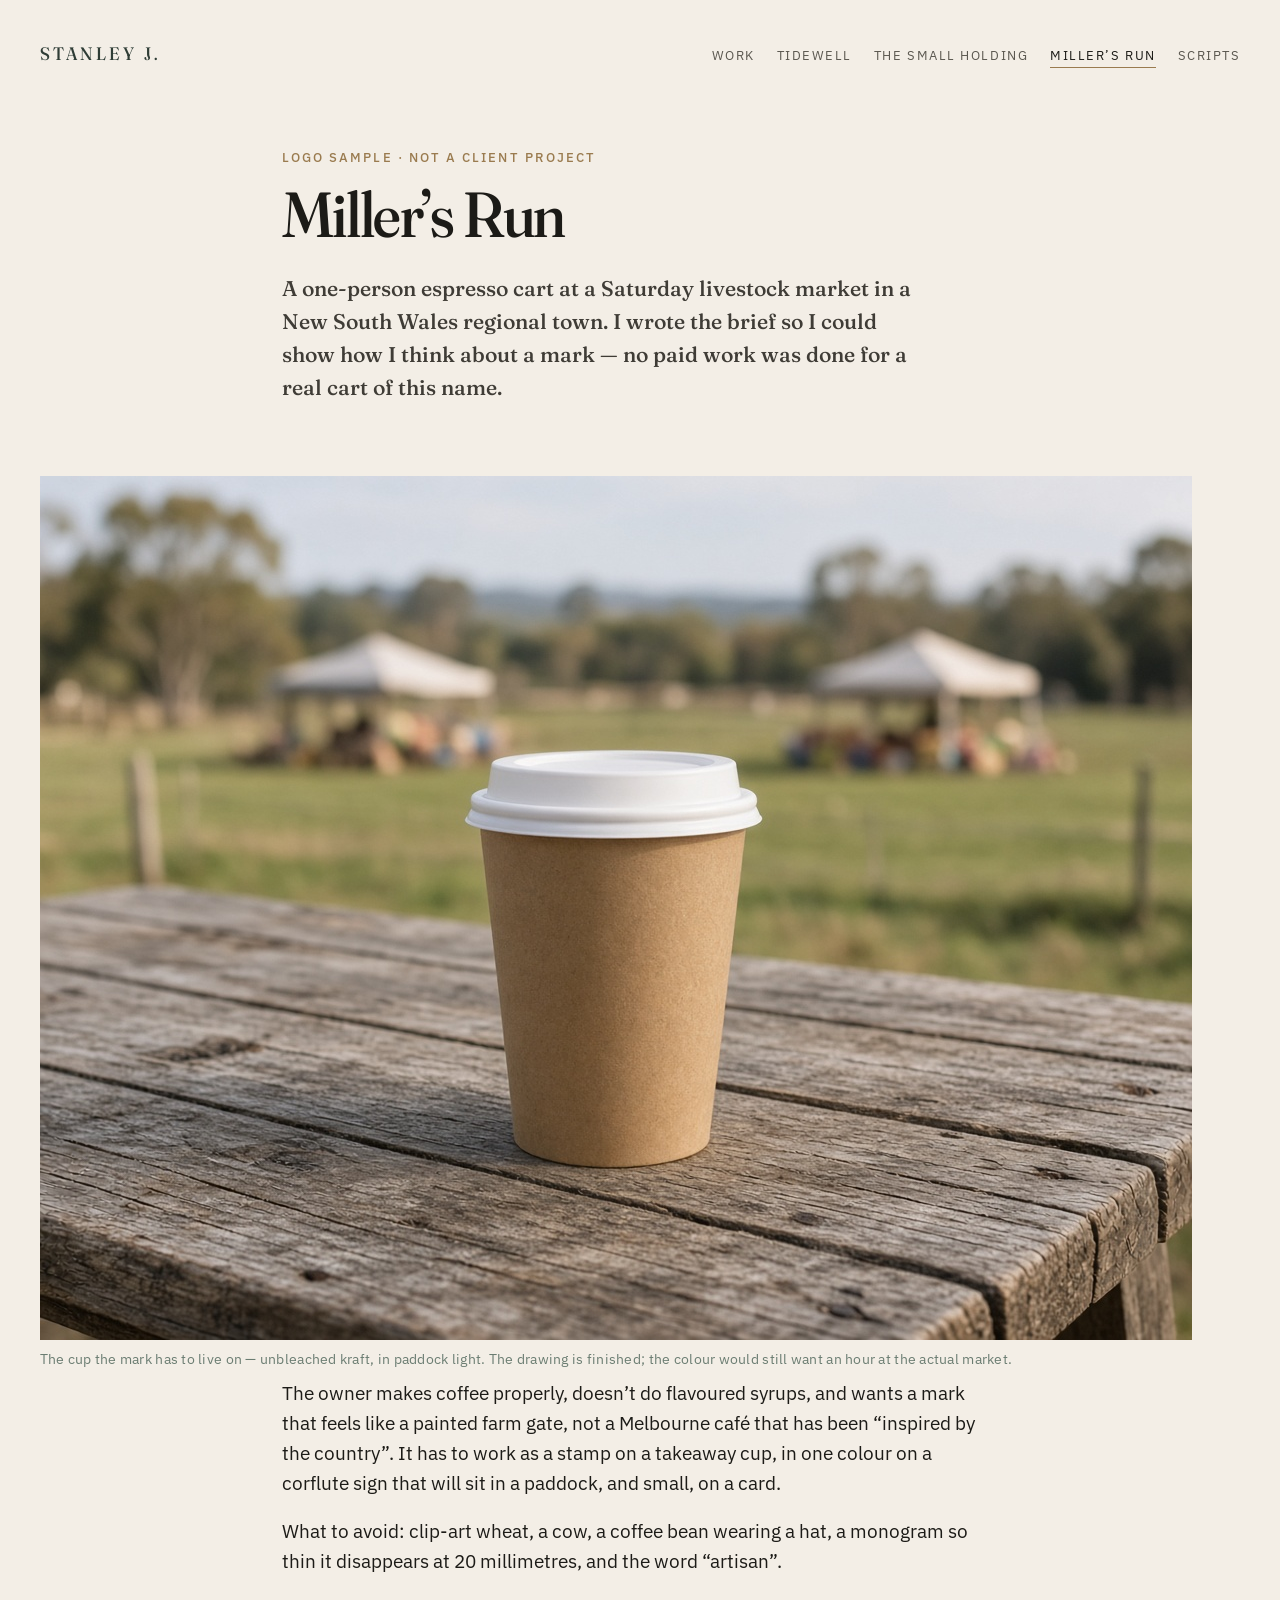
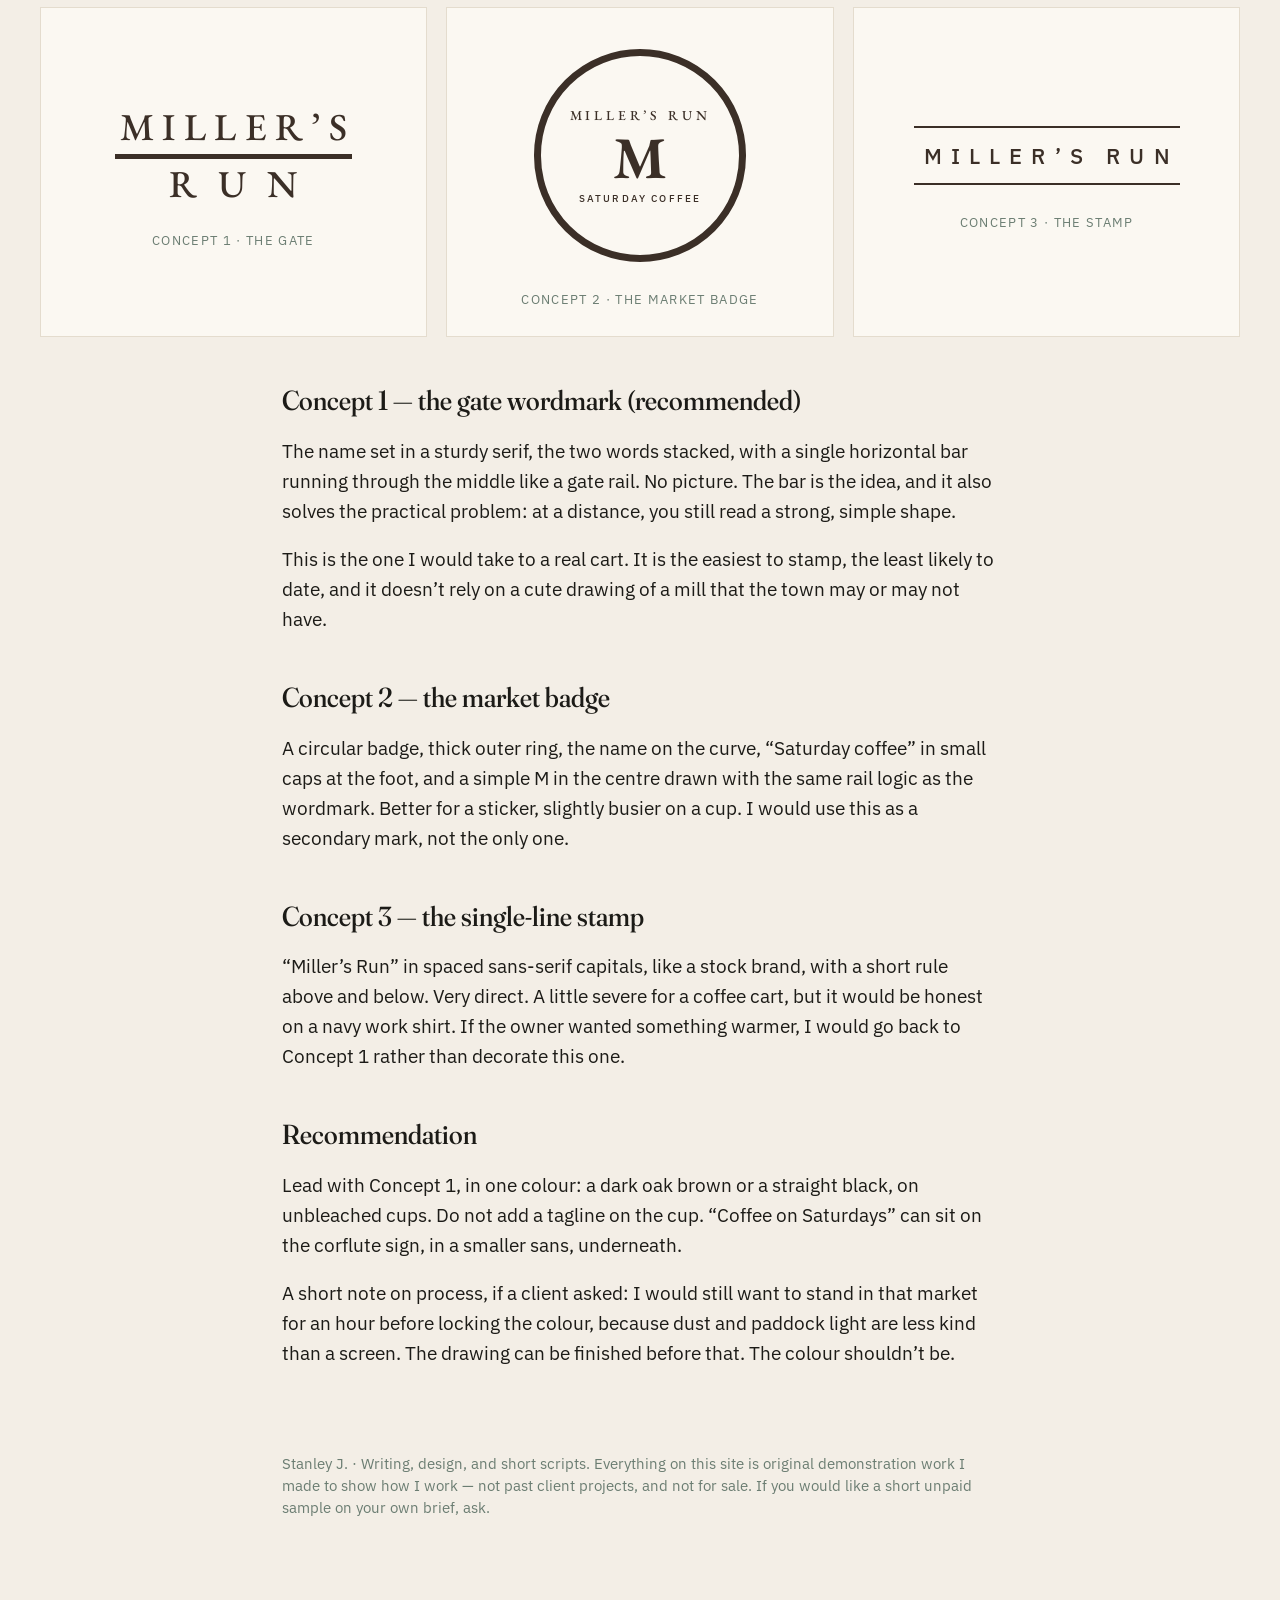
==== millers-run.html @ eaae2a47 "Add original writing and design samples for Stanley J. Demonstration work only — not client projects" ====
<!doctype html>
<html lang="en">
<head>
<meta charset="utf-8">
<meta name="viewport" content="width=device-width, initial-scale=1">
<title>Miller’s Run — logo sample by Stanley J.</title>
<meta name="description" content="Original writing and design samples by Stanley J. Demonstration work, not client projects.">
<link rel="stylesheet" href="styles.css">
</head>
<body>
<div class="wide">
  <div class="top">
    <a class="sj" href="index.html">Stanley J.</a>
    <nav>
      <a href="index.html">Work</a>
      <a href="tidewell.html">Tidewell</a>
      <a href="small-holding.html">The Small Holding</a>
      <a href="millers-run.html" aria-current="page">Miller’s Run</a>
      <a href="scripts.html">Scripts</a>
    </nav>
  </div>
</div>

<div class="wrap">
  <section class="hero">
    <p class="kicker">Logo sample · not a client project</p>
    <h1>Miller’s Run</h1>
    <p class="lede">A one-person espresso cart at a Saturday livestock market in a New South Wales regional town. I wrote the brief so I could show how I think about a mark — no paid work was done for a real cart of this name.</p>
  </section>
</div>
<div class="wide">
  <figure>
    <img src="img/millers-cup.jpg" alt="A plain kraft takeaway cup on a weathered timber table at an outdoor market">
    <figcaption>The cup the mark has to live on — unbleached kraft, in paddock light. The drawing is finished; the colour would still want an hour at the actual market.</figcaption>
  </figure>
</div>
<div class="wrap">
  <article>
    <p>The owner makes coffee properly, doesn’t do flavoured syrups, and wants a mark that feels like a painted farm gate, not a Melbourne café that has been “inspired by the country”. It has to work as a stamp on a takeaway cup, in one colour on a corflute sign that will sit in a paddock, and small, on a card.</p>
    <p>What to avoid: clip-art wheat, a cow, a coffee bean wearing a hat, a monogram so thin it disappears at 20 millimetres, and the word “artisan”.</p>
  </article>
</div>
<div class="wide">
  <div class="marks">
    <div class="mark-card">
      <div class="mr-gate">
        <div class="mr-top">Miller’s</div>
        <div class="mr-bar"></div>
        <div class="mr-bot">Run</div>
      </div>
      <p>Concept 1 · The gate</p>
    </div>
    <div class="mark-card">
      <div class="mr-badge">
        <div class="ring">Miller’s Run</div>
        <div class="m">M</div>
        <div class="sub">Saturday coffee</div>
      </div>
      <p>Concept 2 · The market badge</p>
    </div>
    <div class="mark-card">
      <div class="mr-stamp">
        <div class="rule"></div>
        <div class="name">Miller’s Run</div>
        <div class="rule"></div>
      </div>
      <p>Concept 3 · The stamp</p>
    </div>
  </div>
</div>
<div class="wrap">
  <article>
    <h3>Concept 1 — the gate wordmark (recommended)</h3>
    <p>The name set in a sturdy serif, the two words stacked, with a single horizontal bar running through the middle like a gate rail. No picture. The bar is the idea, and it also solves the practical problem: at a distance, you still read a strong, simple shape.</p>
    <p>This is the one I would take to a real cart. It is the easiest to stamp, the least likely to date, and it doesn’t rely on a cute drawing of a mill that the town may or may not have.</p>
    <h3>Concept 2 — the market badge</h3>
    <p>A circular badge, thick outer ring, the name on the curve, “Saturday coffee” in small caps at the foot, and a simple M in the centre drawn with the same rail logic as the wordmark. Better for a sticker, slightly busier on a cup. I would use this as a secondary mark, not the only one.</p>
    <h3>Concept 3 — the single-line stamp</h3>
    <p>“Miller’s Run” in spaced sans-serif capitals, like a stock brand, with a short rule above and below. Very direct. A little severe for a coffee cart, but it would be honest on a navy work shirt. If the owner wanted something warmer, I would go back to Concept 1 rather than decorate this one.</p>
    <h3>Recommendation</h3>
    <p>Lead with Concept 1, in one colour: a dark oak brown or a straight black, on unbleached cups. Do not add a tagline on the cup. “Coffee on Saturdays” can sit on the corflute sign, in a smaller sans, underneath.</p>
    <p>A short note on process, if a client asked: I would still want to stand in that market for an hour before locking the colour, because dust and paddock light are less kind than a screen. The drawing can be finished before that. The colour shouldn’t be.</p>
  </article>
</div>

<div class="wrap">
<footer class="site">
  <p>Stanley J. · Writing, design, and short scripts. Everything on this site is original demonstration work I made to show how I work — not past client projects, and not for sale. If you would like a short unpaid sample on your own brief, ask.</p>
</footer>
</div>
</body></html>
---- styles.css ----
@font-face{font-family:'Fraunces Display';src:url('fonts/Fraunces-Display.ttf') format('truetype');font-weight:500;font-style:normal;font-display:block;}
@font-face{font-family:'Fraunces Text';src:url('fonts/Fraunces-Text.ttf') format('truetype');font-weight:500;font-style:normal;font-display:block;}
@font-face{font-family:'Fraunces Italic';src:url('fonts/Fraunces-Italic.ttf') format('truetype');font-weight:400;font-style:italic;font-display:block;}
@font-face{font-family:'EB Garamond';src:url('fonts/EBGaramond-Regular.ttf') format('truetype');font-weight:500;font-style:normal;font-display:block;}
@font-face{font-family:'EB Garamond';src:url('fonts/EBGaramond-Bold.ttf') format('truetype');font-weight:650;font-style:normal;font-display:block;}
@font-face{font-family:'EB Garamond';src:url('fonts/EBGaramond-Italic.ttf') format('truetype');font-weight:500;font-style:italic;font-display:block;}
@font-face{font-family:'IBM Plex Sans';src:url('fonts/IBMPlexSans-Light.ttf') format('truetype');font-weight:350;font-style:normal;font-display:block;}
@font-face{font-family:'IBM Plex Sans';src:url('fonts/IBMPlexSans-Regular.ttf') format('truetype');font-weight:400;font-style:normal;font-display:block;}
@font-face{font-family:'IBM Plex Sans';src:url('fonts/IBMPlexSans-Medium.ttf') format('truetype');font-weight:500;font-style:normal;font-display:block;}

*{box-sizing:border-box;margin:0;padding:0;}
html{font-size:19px;}
body{
  background:#F3EEE6;
  color:#1C1B17;
  font-family:'IBM Plex Sans',system-ui,sans-serif;
  font-weight:400;
  line-height:1.58;
  -webkit-font-smoothing:antialiased;
  text-rendering:optimizeLegibility;
}
a{color:inherit;}
img{max-width:100%;height:auto;display:block;}
.wrap{max-width:40.5rem;margin:0 auto;padding:0 1.4rem;}
.wide{max-width:66rem;margin:0 auto;padding:0 1.4rem;}

.top{
  display:flex;align-items:baseline;justify-content:space-between;
  padding:2.1rem 0 0;
  gap:1rem;
}
.sj{
  font-family:'Fraunces Display',Georgia,serif;
  font-size:0.95rem;
  letter-spacing:0.18em;
  text-transform:uppercase;
  text-decoration:none;
  color:#2F3D36;
}
nav{display:flex;gap:1.15rem;flex-wrap:wrap;}
nav a{
  font-size:0.68rem;
  letter-spacing:0.12em;
  text-transform:uppercase;
  text-decoration:none;
  color:#5A574F;
  border-bottom:1px solid transparent;
  padding-bottom:1px;
}
nav a:hover,nav a[aria-current="page"]{color:#1C1B17;border-bottom-color:#9A7B4F;}

.hero{padding:4.2rem 0 2.2rem;}
.hero h1{
  font-family:'Fraunces Display',Georgia,serif;
  font-weight:500;
  font-size:clamp(2.2rem,5.4vw,3.35rem);
  line-height:1.12;
  letter-spacing:-0.025em;
  margin-bottom:1.15rem;
}
.lede{
  font-family:'Fraunces Text',Georgia,serif;
  font-size:1.12rem;
  line-height:1.55;
  color:#3F3C36;
  max-width:34rem;
}
.fine{
  margin-top:1.2rem;
  font-size:0.8rem;
  line-height:1.5;
  color:#6B7D72;
  max-width:32rem;
}
hr.rule{border:0;border-top:1px solid #D4CBBB;margin:3.4rem 0;}

.kicker{
  font-size:0.68rem;
  letter-spacing:0.16em;
  text-transform:uppercase;
  color:#9A7B4F;
  font-weight:500;
  margin-bottom:0.55rem;
}
h2{
  font-family:'Fraunces Display',Georgia,serif;
  font-weight:500;
  font-size:clamp(1.7rem,3.6vw,2.2rem);
  letter-spacing:-0.02em;
  line-height:1.15;
  margin-bottom:0.55rem;
}
.intro{color:#3F3C36;margin-bottom:1.2rem;max-width:36rem;}
.pull{
  font-family:'Fraunces Italic',Georgia,serif;
  font-style:italic;
  font-size:clamp(1.35rem,2.6vw,1.8rem);
  line-height:1.3;
  color:#2F3D36;
  margin:1.4rem 0 1.5rem;
  max-width:34rem;
}
figure{margin:1.6rem 0 0.4rem;}
figcaption{
  font-size:0.72rem;
  color:#6B7D72;
  margin-top:0.45rem;
  letter-spacing:0.02em;
}
.more{
  display:inline-block;
  margin-top:1.15rem;
  font-size:0.72rem;
  letter-spacing:0.11em;
  text-transform:uppercase;
  text-decoration:none;
  color:#2F3D36;
  border-bottom:1px solid #9A7B4F;
  padding-bottom:2px;
}
.more:hover{border-bottom-color:#1C1B17;}

.grid-2{
  display:grid;
  grid-template-columns:1fr 1fr;
  gap:1.2rem;
  margin:1.4rem 0;
}
@media(max-width:720px){.grid-2{grid-template-columns:1fr;}}

article p{margin:0 0 0.95rem;}
article h3{
  font-family:'Fraunces Display',Georgia,serif;
  font-weight:500;
  font-size:1.45rem;
  margin:2.2rem 0 0.7rem;
}
article h4{
  font-family:'IBM Plex Sans',sans-serif;
  font-weight:500;
  font-size:0.78rem;
  letter-spacing:0.1em;
  text-transform:uppercase;
  color:#3D4F45;
  margin:1.5rem 0 0.45rem;
}
.price{font-family:'Fraunces Text',Georgia,serif;color:#3D4F45;margin-bottom:0.8rem;}
.meta{font-size:0.82rem;color:#6B7D72;margin-bottom:2rem;}

.marks{
  display:grid;
  grid-template-columns:repeat(3,1fr);
  gap:1rem;
  margin:1.6rem 0;
}
@media(max-width:800px){.marks{grid-template-columns:1fr;}}
.mark-card{
  background:#FBF8F2;
  border:1px solid #E4DCCE;
  padding:2.2rem 1.2rem 1.4rem;
  display:flex;
  flex-direction:column;
  align-items:center;
  justify-content:center;
  min-height:16rem;
  text-align:center;
}
.mark-card p{
  margin-top:1.4rem;
  font-size:0.7rem;
  letter-spacing:0.1em;
  text-transform:uppercase;
  color:#6B7D72;
}

/* Tidewell wordmark */
.tw{
  font-family:'Fraunces Display',Georgia,serif;
  font-weight:500;
  font-size:2.6rem;
  letter-spacing:0.04em;
  color:#2F3D36;
  line-height:1;
}
.tw-line{width:7.4rem;margin:0.55rem auto 0;display:block;}

/* Miller's Run concept 1 — gate */
.mr-gate{color:#3B2F27;text-align:center;line-height:1;}
.mr-top{
  font-family:'EB Garamond',Georgia,serif;
  font-weight:500;
  font-size:2rem;
  letter-spacing:0.22em;
  text-transform:uppercase;
  padding-left:0.22em;
}
.mr-bar{height:0.28rem;background:#3B2F27;margin:0.38rem 0.15rem 0.32rem;}
.mr-bot{
  font-family:'EB Garamond',Georgia,serif;
  font-weight:500;
  font-size:2rem;
  letter-spacing:0.55em;
  text-transform:uppercase;
  padding-left:0.55em;
}

/* Concept 2 — badge */
.mr-badge{
  width:11.2rem;height:11.2rem;
  border:0.38rem solid #3B2F27;
  border-radius:50%;
  display:flex;flex-direction:column;align-items:center;justify-content:center;
  color:#3B2F27;
  position:relative;
}
.mr-badge .ring{
  font-family:'EB Garamond',Georgia,serif;
  font-size:0.72rem;
  letter-spacing:0.28em;
  text-transform:uppercase;
  margin-bottom:0.35rem;
}
.mr-badge .m{
  font-family:'EB Garamond',Georgia,serif;
  font-weight:650;
  font-size:3.1rem;
  line-height:0.85;
  letter-spacing:0;
}
.mr-badge .sub{
  font-family:'IBM Plex Sans',sans-serif;
  font-size:0.52rem;
  letter-spacing:0.22em;
  text-transform:uppercase;
  margin-top:0.4rem;
  font-weight:500;
}

/* Concept 3 — stamp */
.mr-stamp{color:#3B2F27;text-align:center;}
.mr-stamp .rule{height:2px;background:#3B2F27;width:14rem;margin:0 auto;}
.mr-stamp .name{
  font-family:'IBM Plex Sans',sans-serif;
  font-weight:500;
  font-size:1.15rem;
  letter-spacing:0.42em;
  text-transform:uppercase;
  padding:0.55rem 0 0.55rem 0.42em;
}

footer.site{
  padding:3.5rem 0 4.5rem;
  font-size:0.78rem;
  color:#6B7D72;
  line-height:1.5;
}
footer.site a{border-bottom:1px solid #C8BDAA;text-decoration:none;}

/* print */
@page{size:A4;margin:16mm 16mm 18mm;}
@media print{
  html{font-size:13.5pt;}
  body{background:#fff;}
  nav,a.more{display:none;}
  .hero{padding-top:1.5rem;}
  hr.rule{margin:1.8rem 0;}
  .mark-card{break-inside:avoid;}
  img{break-inside:avoid;}
}

.grid-2.photos figure{margin:0;}
.grid-2.photos figure img{
  width:100%;
  aspect-ratio:4/3;
  object-fit:cover;
  object-position:center;
}
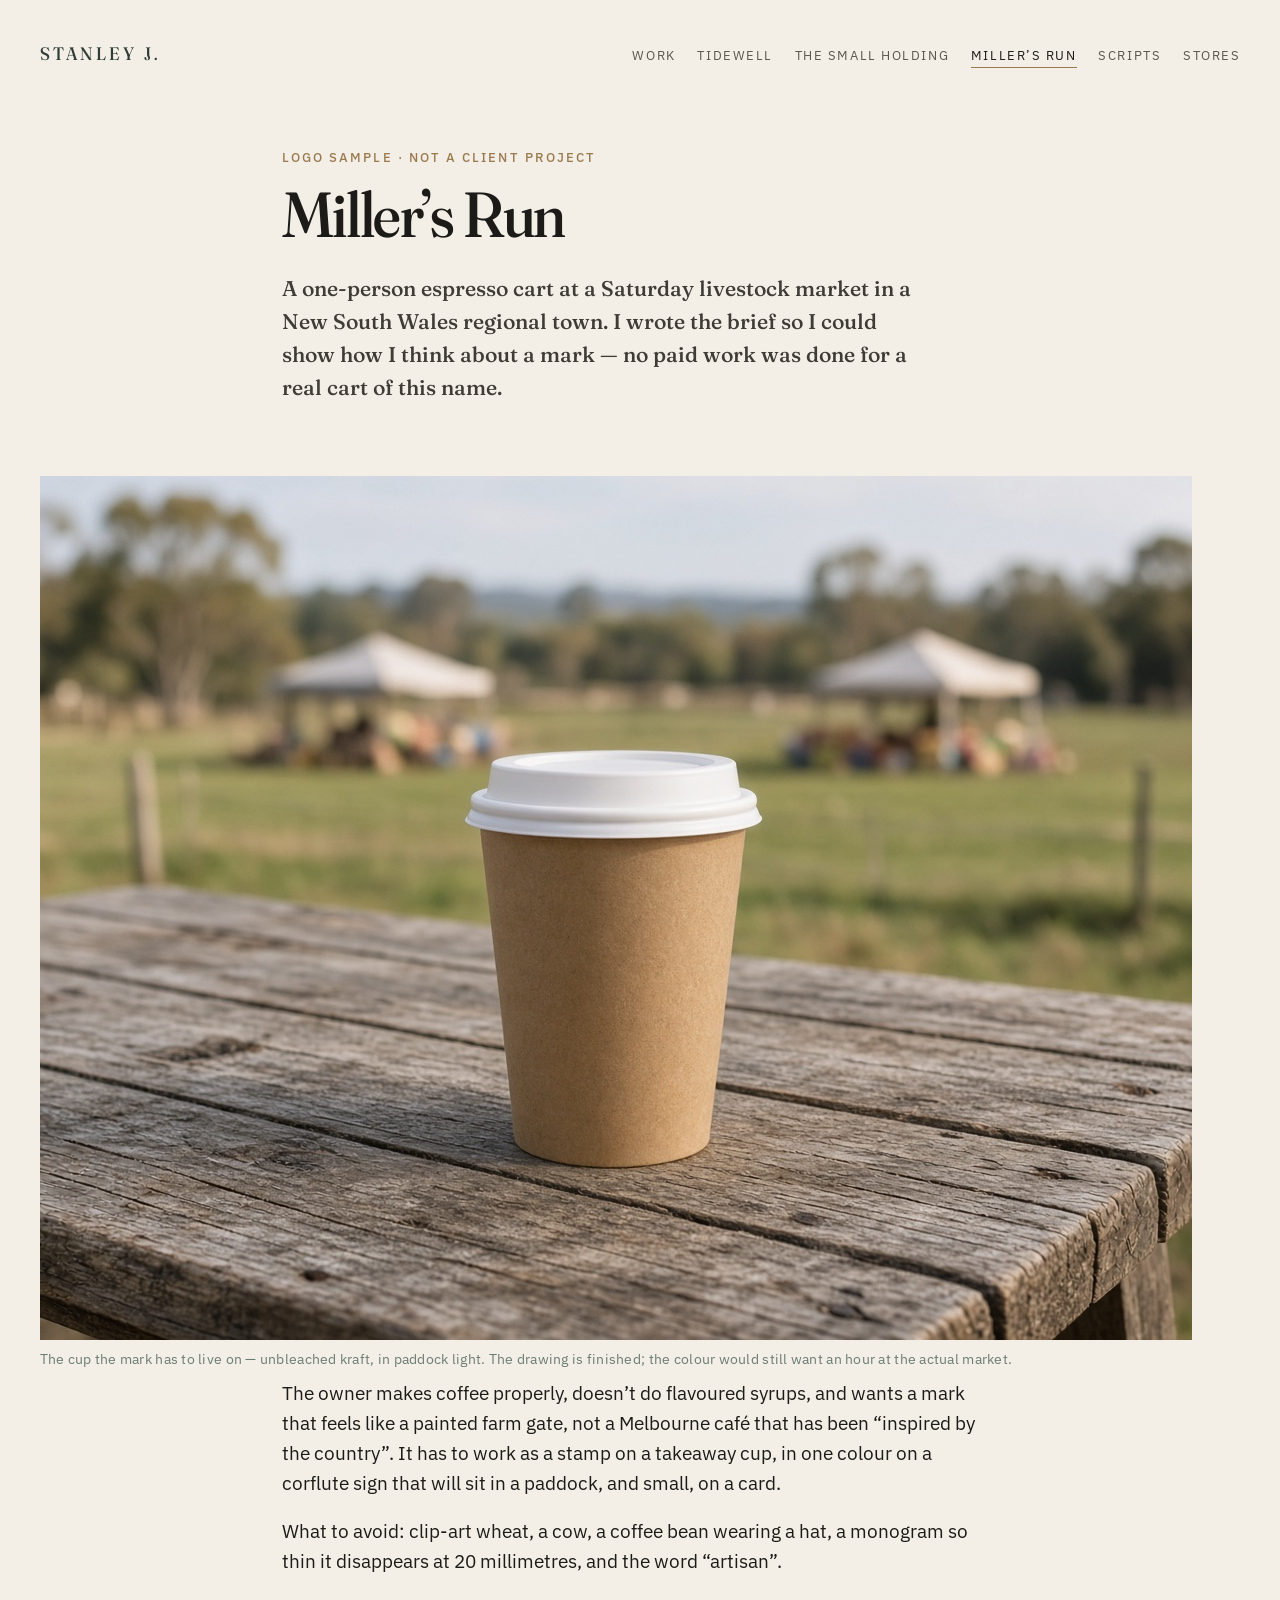
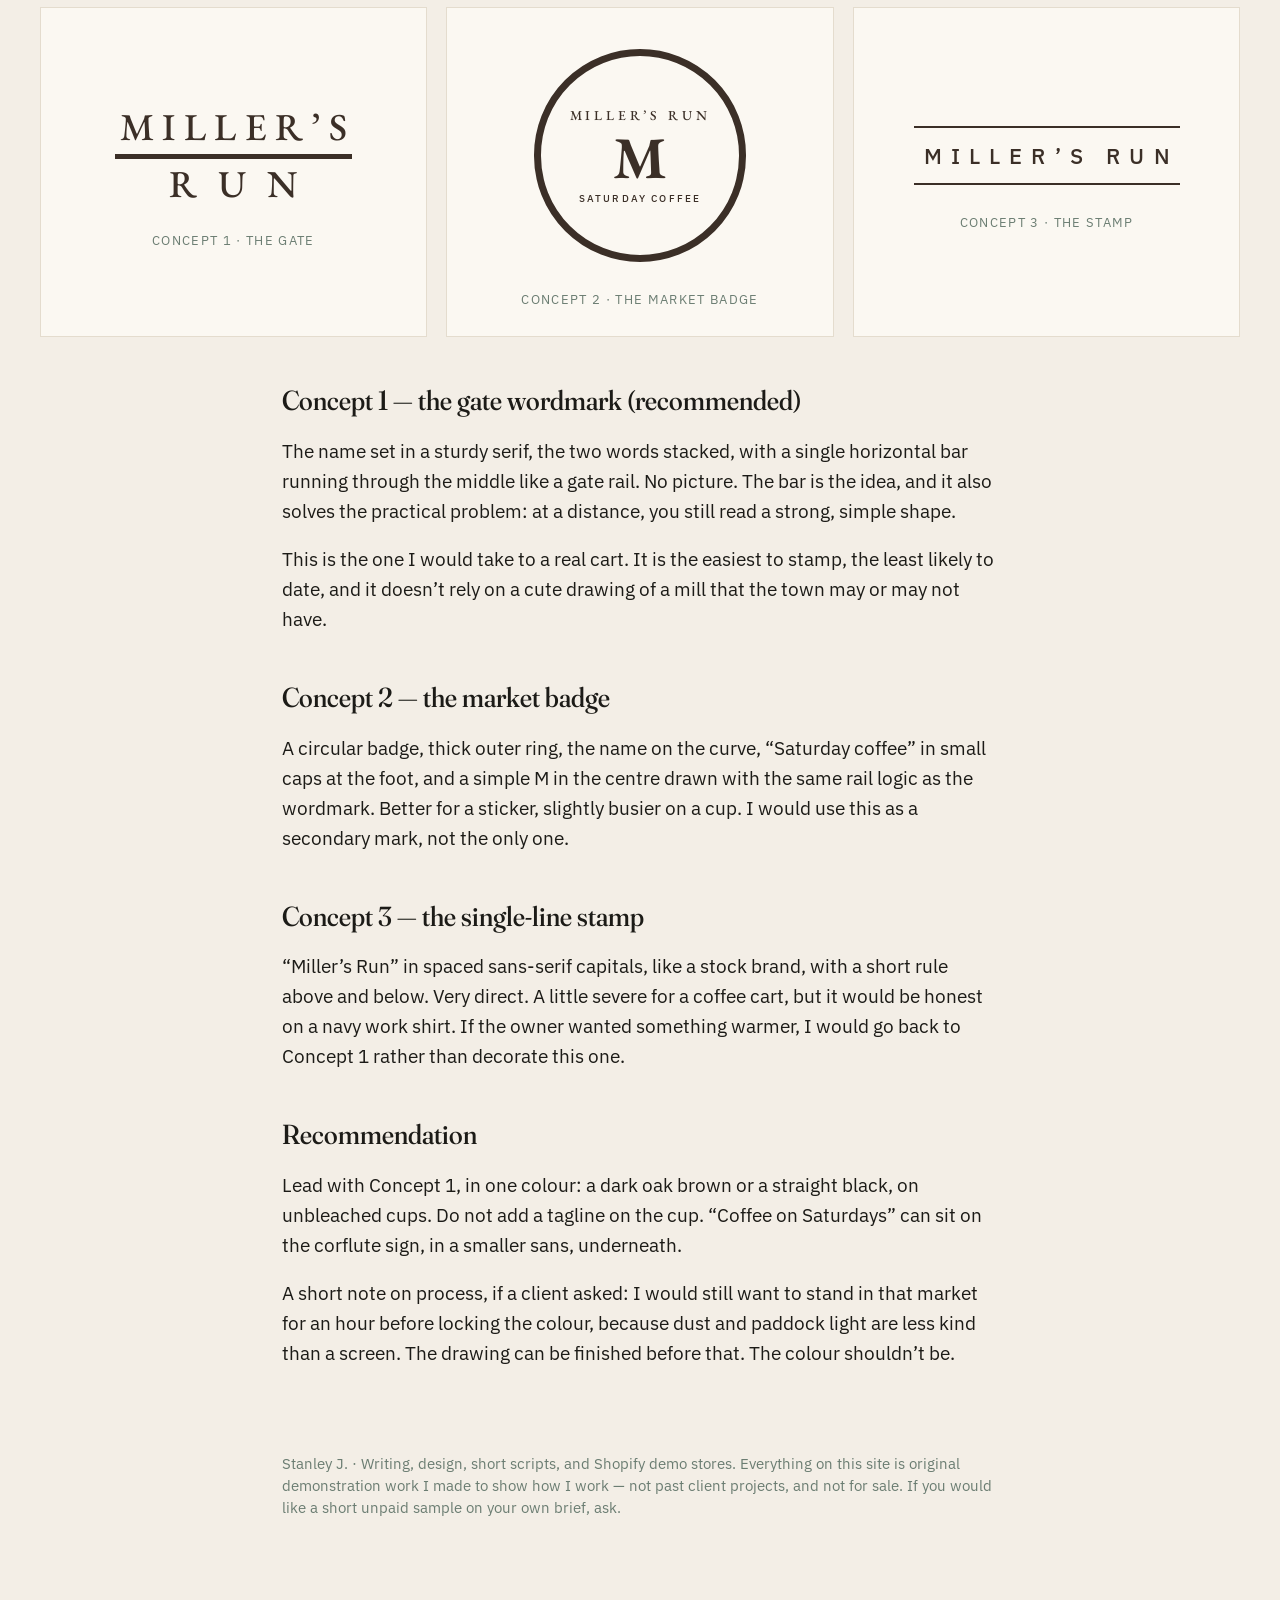
==== commit 44dd70fb: "Add Shopify demo stores section to the work samples site. Two portfolio development stores (Eucalypt" ====
--- a/millers-run.html
+++ b/millers-run.html
@@ -17,6 +17,7 @@
       <a href="small-holding.html">The Small Holding</a>
       <a href="millers-run.html" aria-current="page">Miller’s Run</a>
       <a href="scripts.html">Scripts</a>
+      <a href="index.html#shopify-demo-stores">Stores</a>
     </nav>
   </div>
 </div>
@@ -85,7 +86,7 @@
 
 <div class="wrap">
 <footer class="site">
-  <p>Stanley J. · Writing, design, and short scripts. Everything on this site is original demonstration work I made to show how I work — not past client projects, and not for sale. If you would like a short unpaid sample on your own brief, ask.</p>
+  <p>Stanley J. · Writing, design, short scripts, and Shopify demo stores. Everything on this site is original demonstration work I made to show how I work — not past client projects, and not for sale. If you would like a short unpaid sample on your own brief, ask.</p>
 </footer>
 </div>
 </body></html>
--- a/styles.css
+++ b/styles.css
@@ -276,3 +276,8 @@
   object-fit:cover;
   object-position:center;
 }
+figure.store-shot img{
+  border:1px solid #E4DCCE;
+  background:#fff;
+}
+.store-pass{margin-top:1.2rem;margin-bottom:0;}
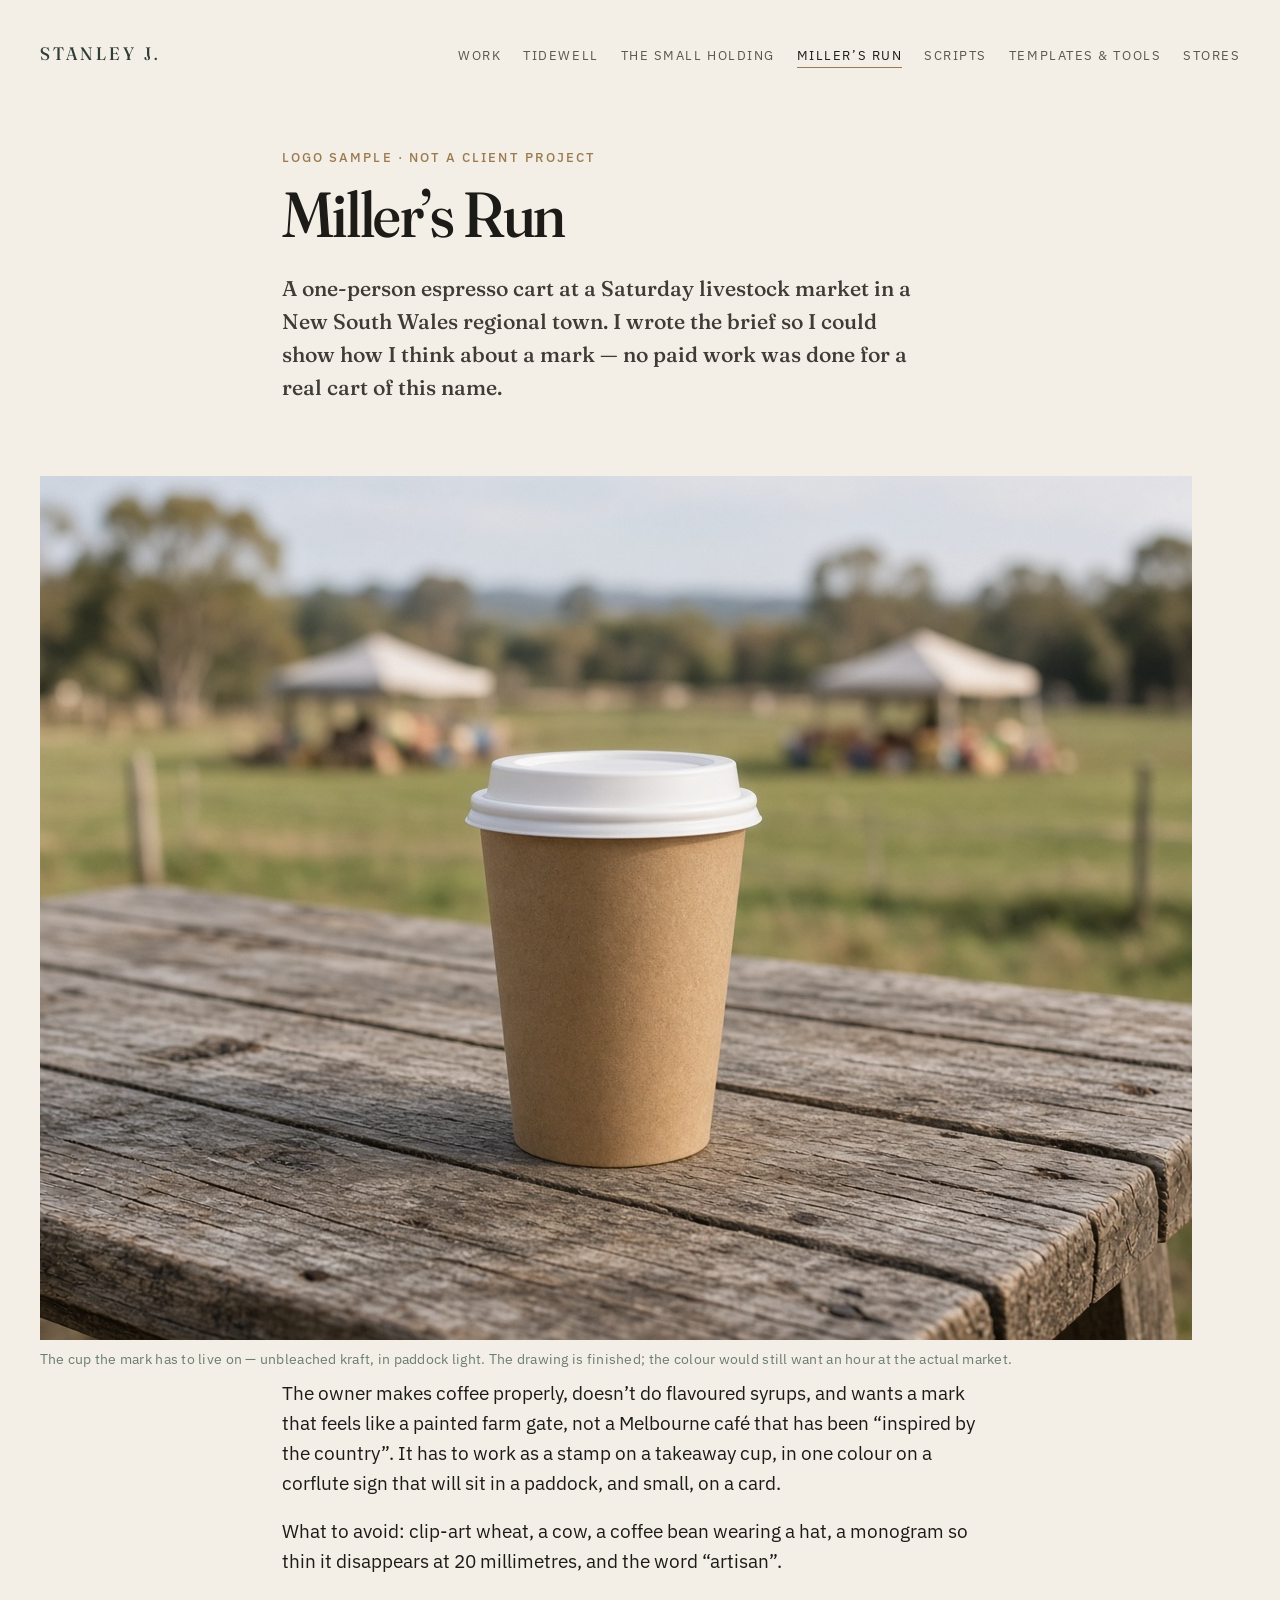
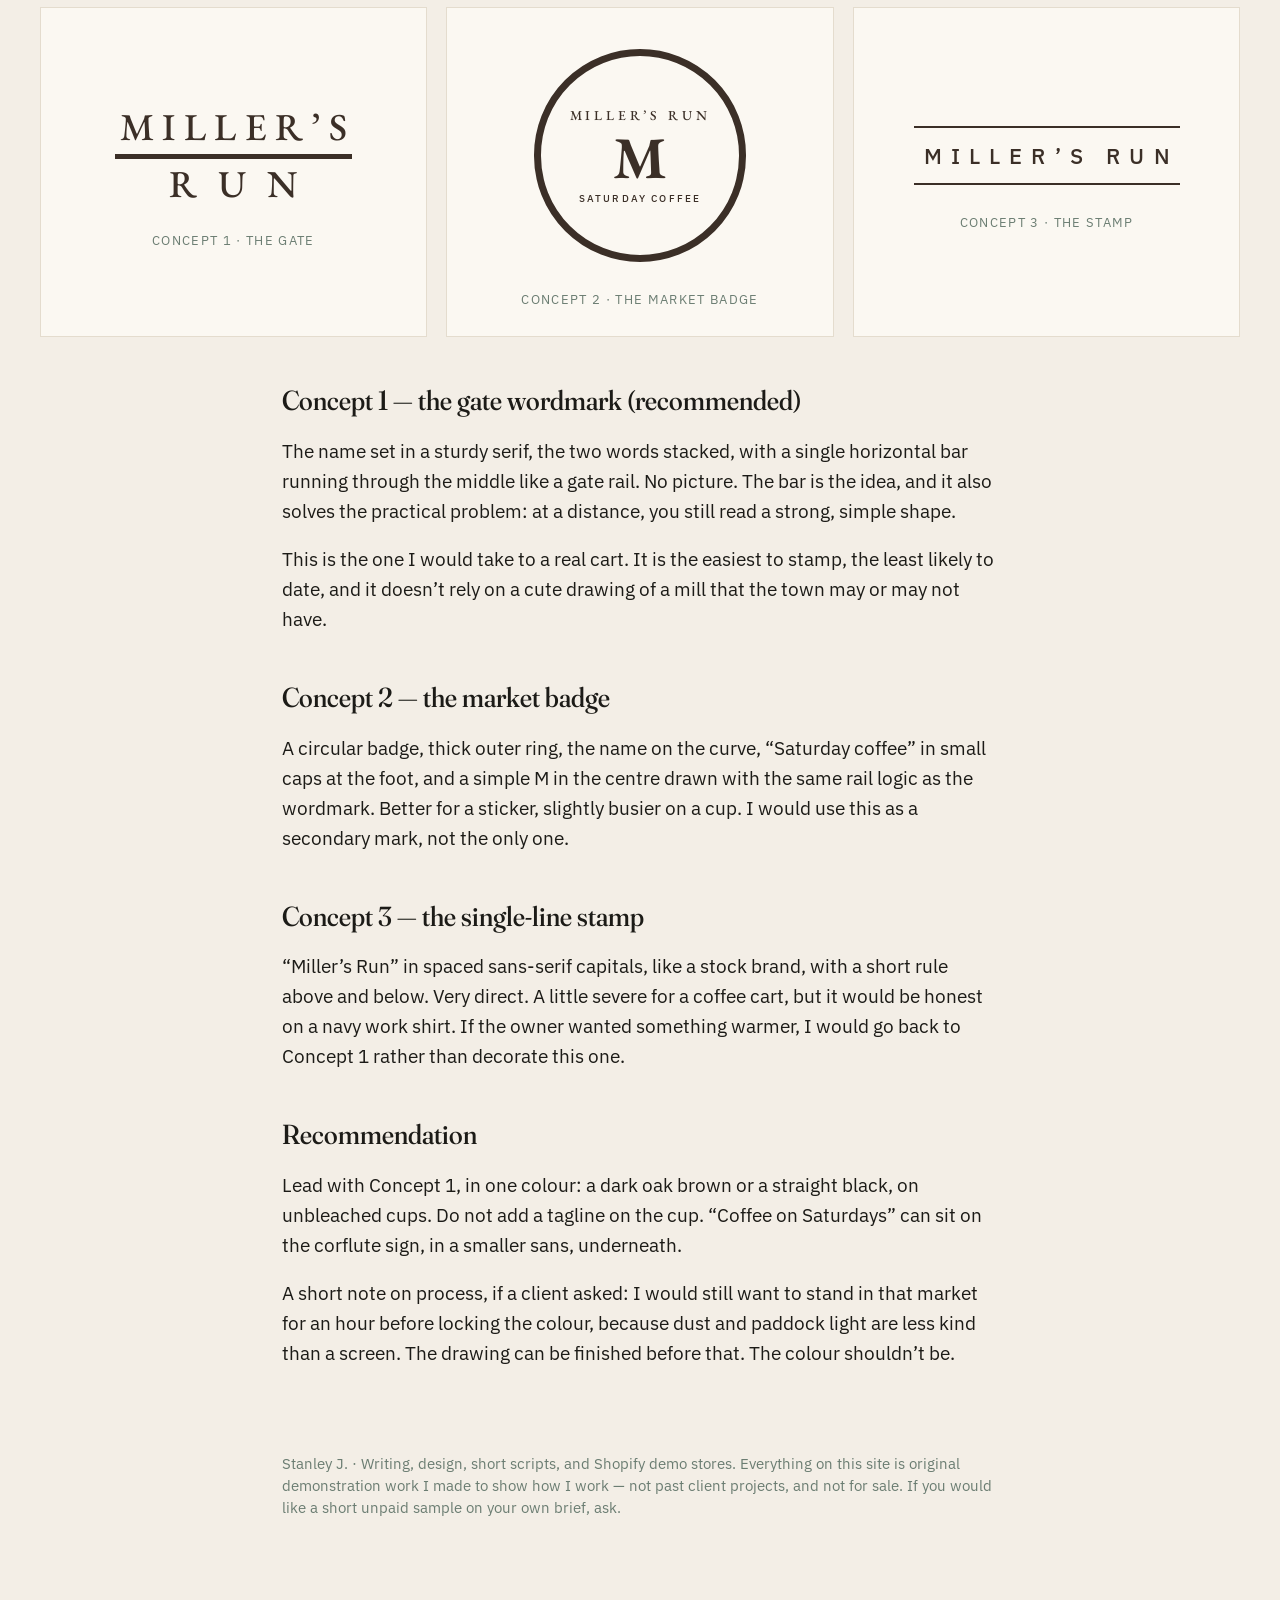
==== commit febb90f8: "Add Templates & tools page" ====
--- a/millers-run.html
+++ b/millers-run.html
@@ -17,6 +17,7 @@
       <a href="small-holding.html">The Small Holding</a>
       <a href="millers-run.html" aria-current="page">Miller’s Run</a>
       <a href="scripts.html">Scripts</a>
+      <a href="tools.html">Templates &amp; tools</a>
       <a href="index.html#shopify-demo-stores">Stores</a>
     </nav>
   </div>
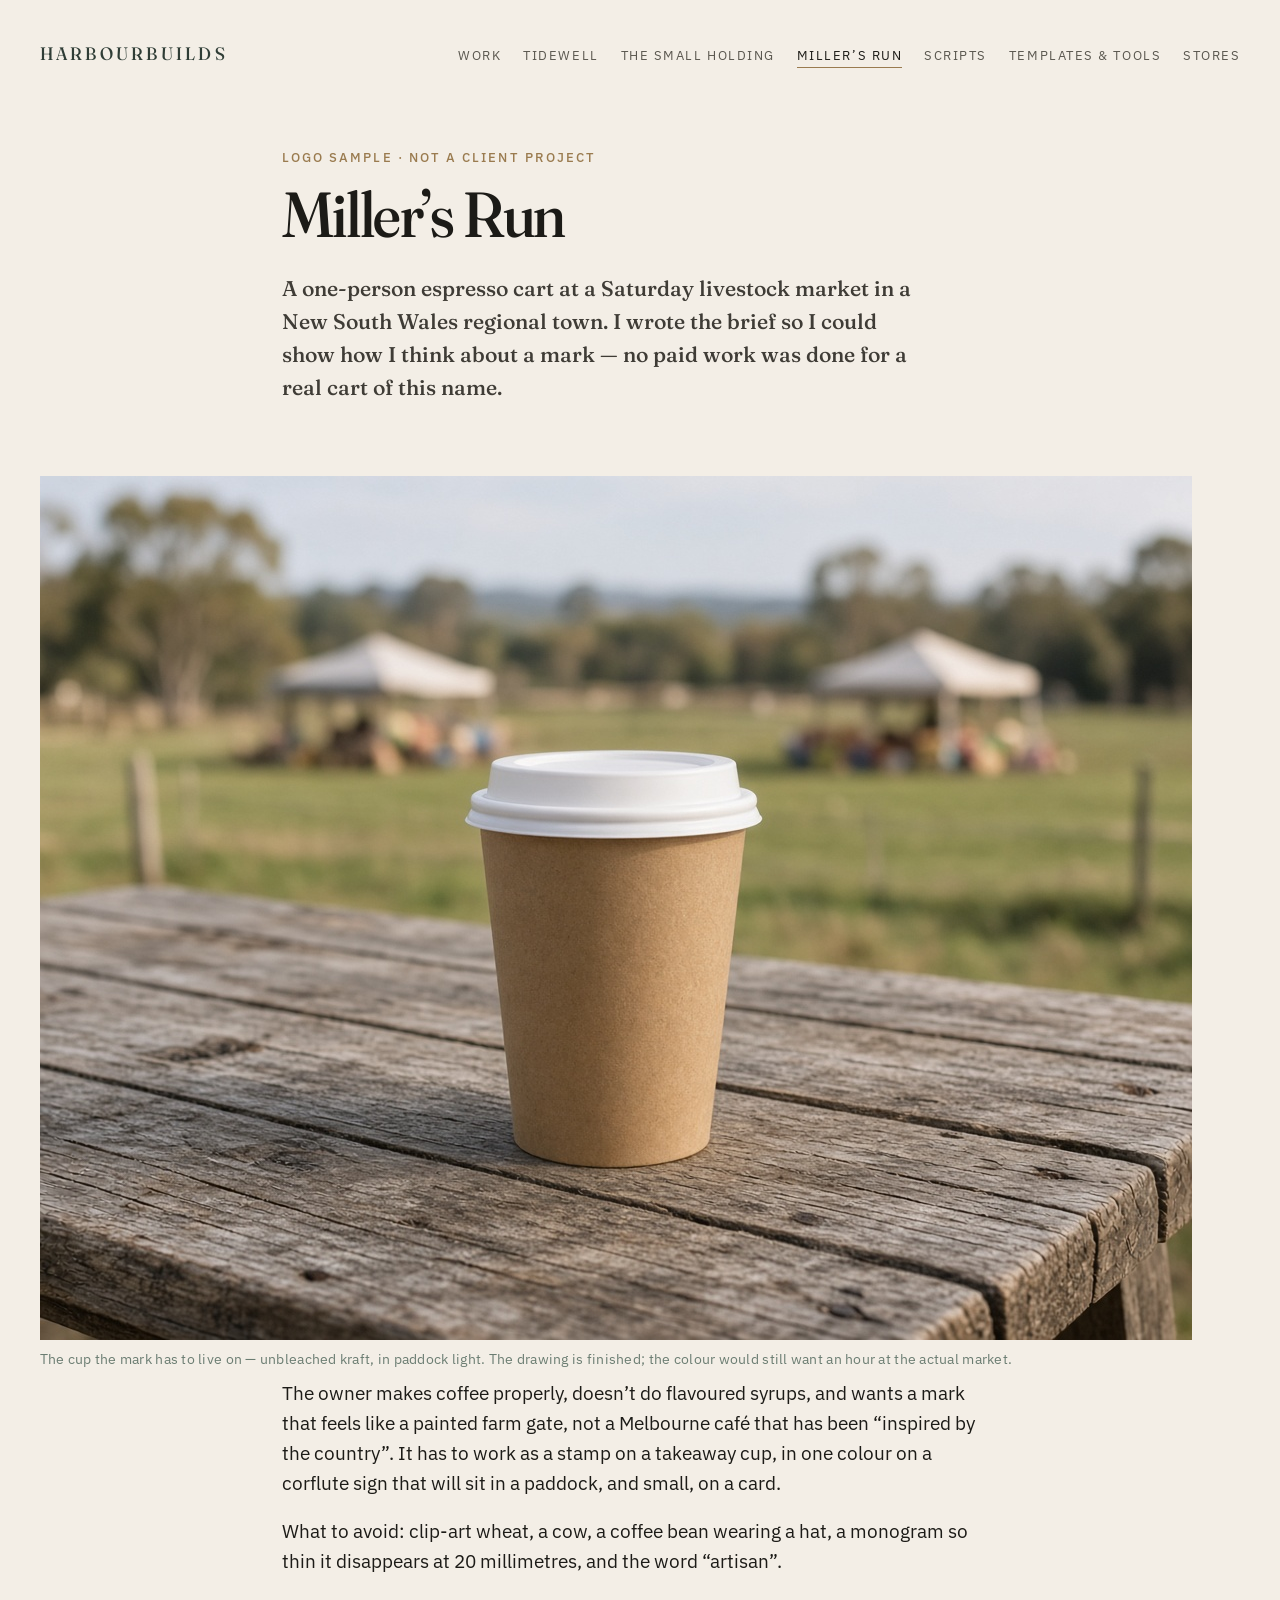
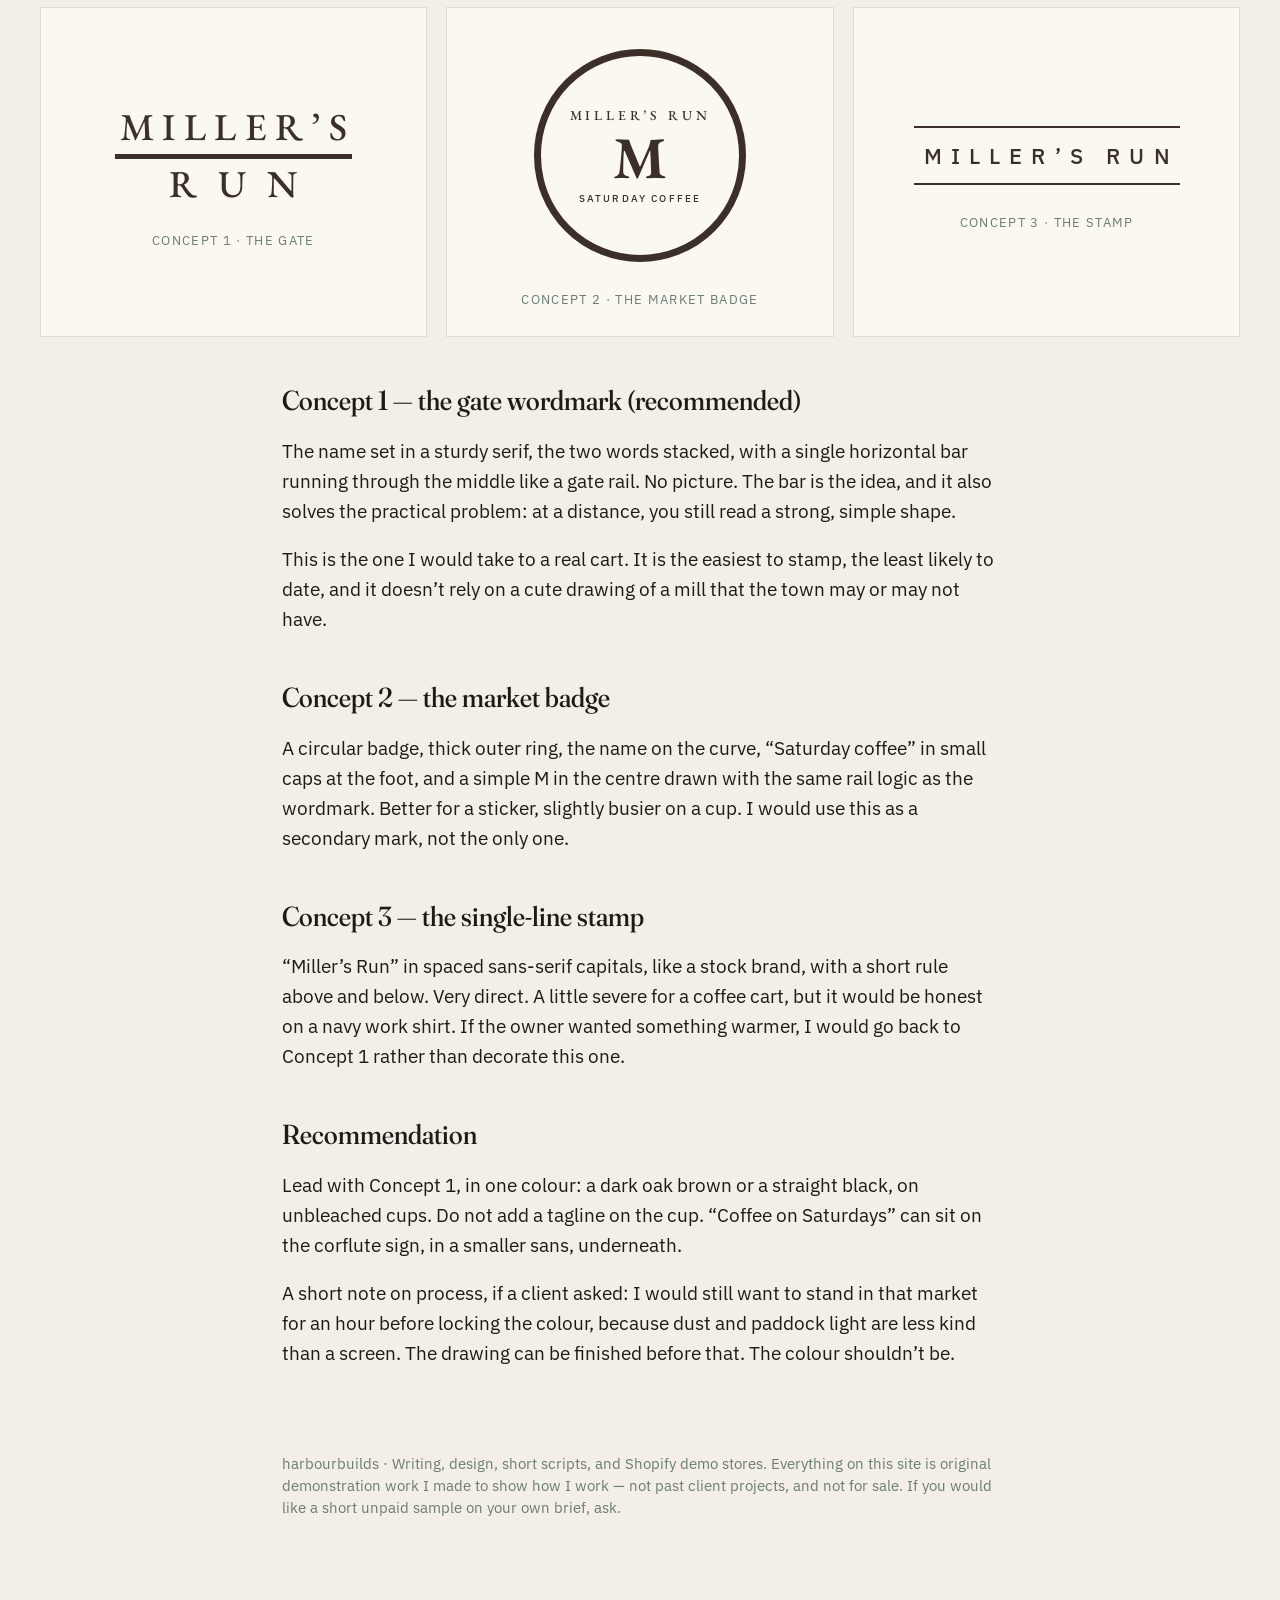
==== commit a404020f: "Remove author name" ====
--- a/millers-run.html
+++ b/millers-run.html
@@ -3,14 +3,14 @@
 <head>
 <meta charset="utf-8">
 <meta name="viewport" content="width=device-width, initial-scale=1">
-<title>Miller’s Run — logo sample by Stanley J.</title>
-<meta name="description" content="Original writing and design samples by Stanley J. Demonstration work, not client projects.">
+<title>Miller’s Run — logo sample</title>
+<meta name="description" content="Original writing and design samples. Demonstration work, not client projects.">
 <link rel="stylesheet" href="styles.css">
 </head>
 <body>
 <div class="wide">
   <div class="top">
-    <a class="sj" href="index.html">Stanley J.</a>
+    <a class="sj" href="index.html">harbourbuilds</a>
     <nav>
       <a href="index.html">Work</a>
       <a href="tidewell.html">Tidewell</a>
@@ -87,7 +87,7 @@
 
 <div class="wrap">
 <footer class="site">
-  <p>Stanley J. · Writing, design, short scripts, and Shopify demo stores. Everything on this site is original demonstration work I made to show how I work — not past client projects, and not for sale. If you would like a short unpaid sample on your own brief, ask.</p>
+  <p>harbourbuilds · Writing, design, short scripts, and Shopify demo stores. Everything on this site is original demonstration work I made to show how I work — not past client projects, and not for sale. If you would like a short unpaid sample on your own brief, ask.</p>
 </footer>
 </div>
 </body></html>
